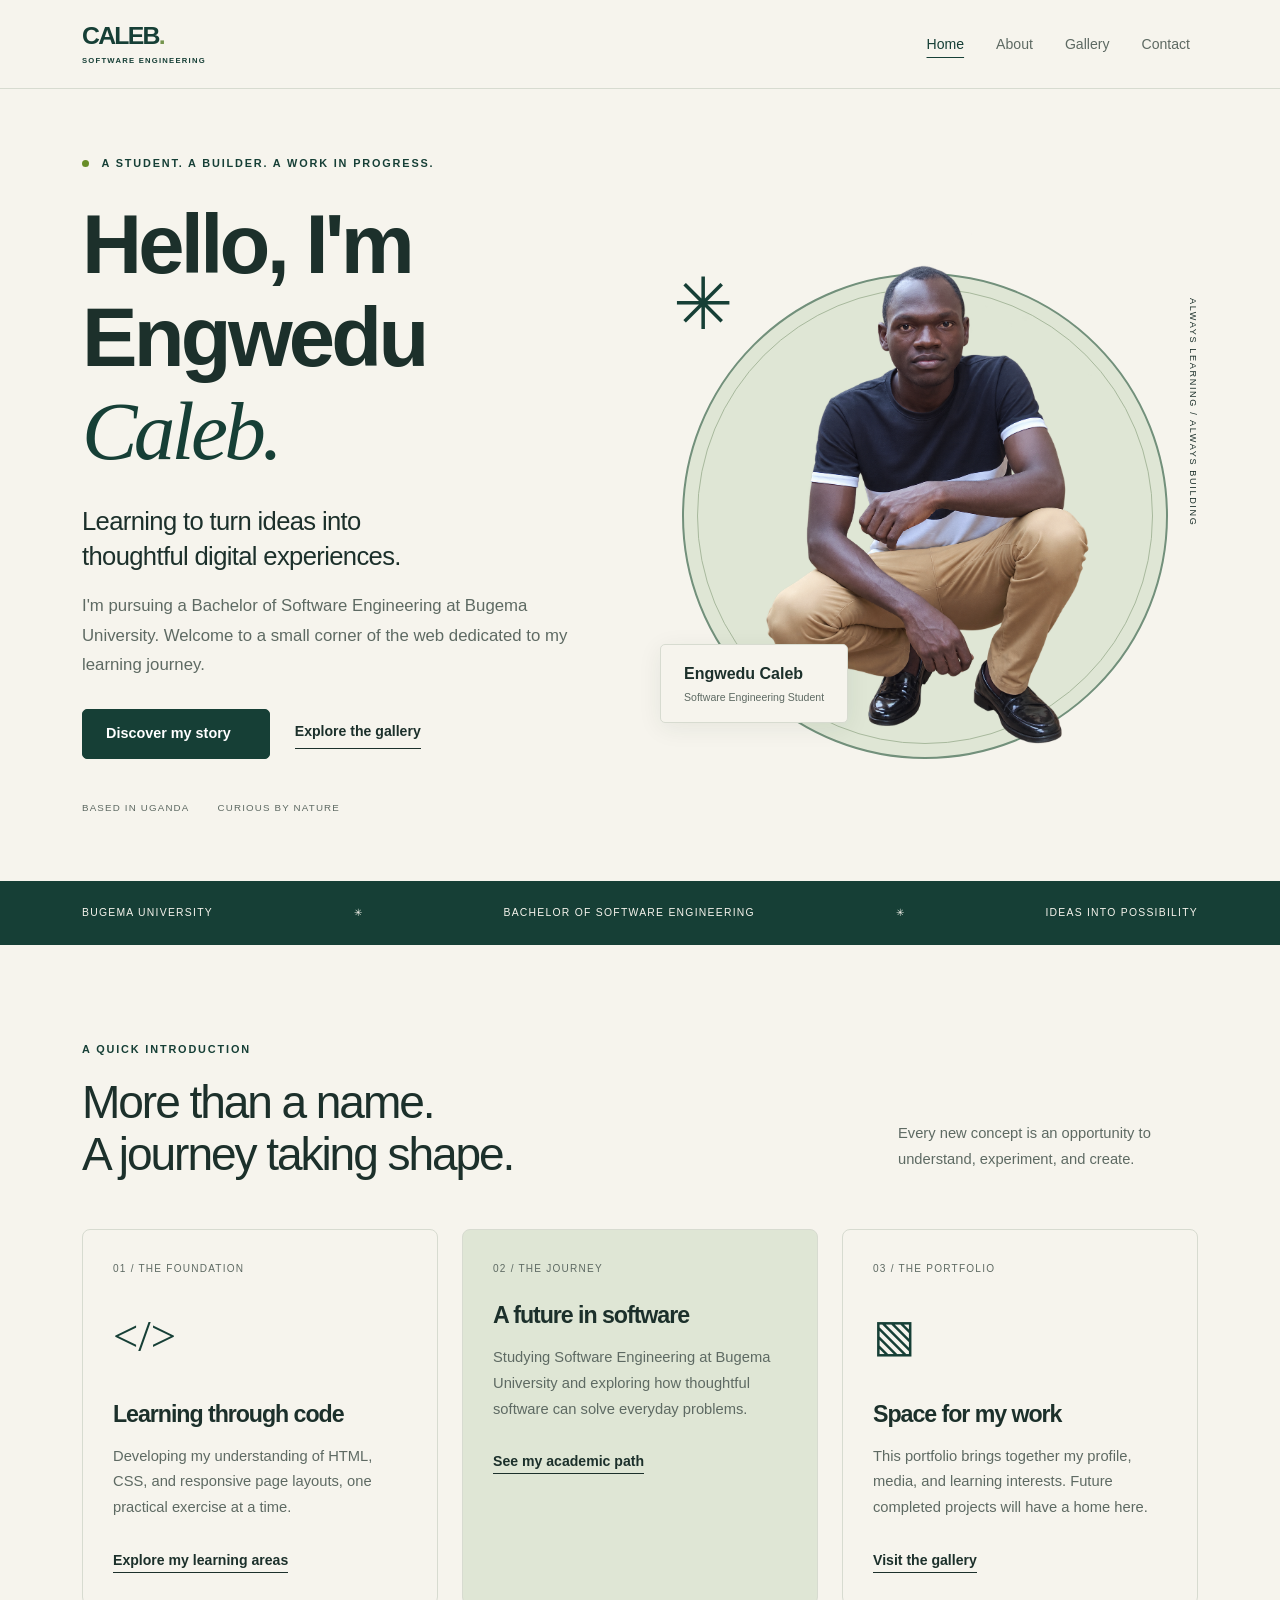
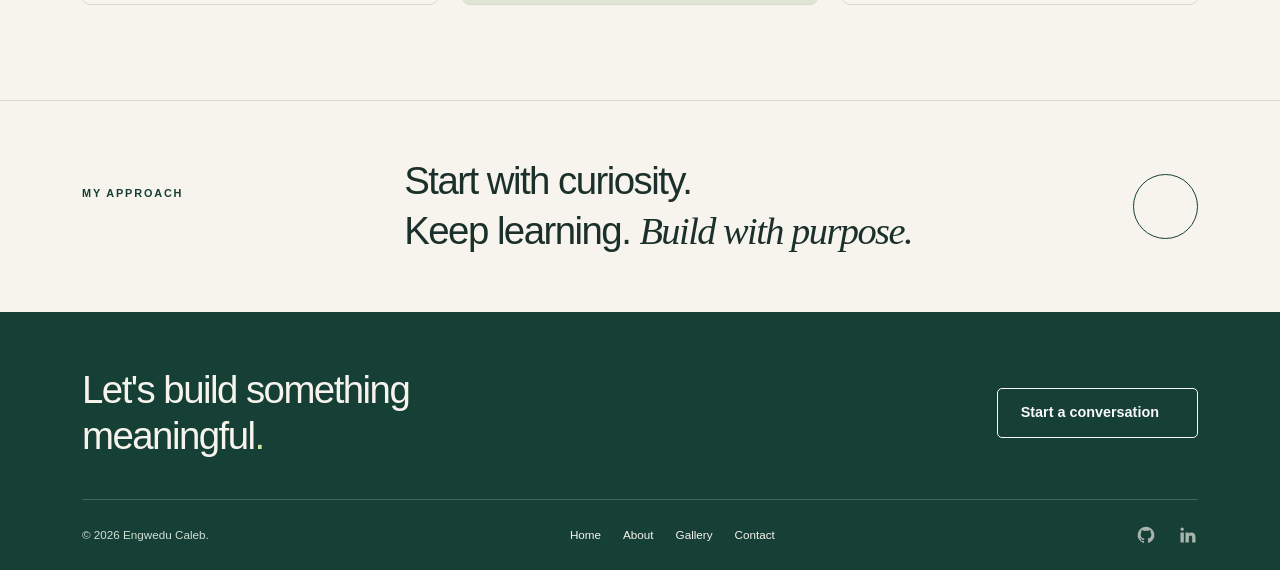
==== index.html @ b4d69822 "first commit this are the first fruits" ====
<!DOCTYPE html>
<html lang="en">
<head>
    <meta charset="UTF-8">
    <meta name="viewport" content="width=device-width, initial-scale=1.0">
    <meta name="description" content="Engwedu Caleb, Bachelor of Software Engineering student at Bugema University. Explore my learning journey, interests, and portfolio.">
    <meta name="theme-color" content="#163f36">
    <title>Home | Engwedu Caleb</title>
    <link rel="icon" href="assets/images/favicon.svg" type="image/svg+xml">
    <link rel="stylesheet" href="assets/vendor/bootstrap.min.css">
    <link rel="stylesheet" href="assets/css/style.css">
    <script src="assets/vendor/bootstrap.bundle.min.js" defer></script>
    <script src="assets/js/main.js" defer></script>
</head>
<body>
    <a class="skip-link" href="#main">Skip to main content</a>
    <header class="site-header sticky-top">
        <nav class="navbar navbar-expand-md" aria-label="Main navigation">
            <div class="container">
                <a class="navbar-brand" href="index.html">CALEB<span class="brand-dot">.</span><span class="brand-sub">SOFTWARE ENGINEERING</span></a>
                <button class="navbar-toggler" type="button" data-bs-toggle="collapse" data-bs-target="#navigation" aria-controls="navigation" aria-expanded="false" aria-label="Toggle navigation">
                    <span class="navbar-toggler-icon"></span>
                </button>
                <div class="collapse navbar-collapse" id="navigation">
                    <ul class="navbar-nav ms-auto align-items-md-center gap-md-3">
                    <li class="nav-item">
                        <a class="nav-link active" href="index.html" aria-current="page">Home</a>
                    </li>
                    <li class="nav-item">
                        <a class="nav-link " href="about.html">About</a>
                    </li>
                    <li class="nav-item">
                        <a class="nav-link " href="gallery.html">Gallery</a>
                    </li>
                    <li class="nav-item">
                        <a class="nav-link " href="contact.html">Contact</a>
                    </li>
                    </ul>
                </div>
            </div>
        </nav>
    </header>
    <main id="main">
        <section class="hero section-space">
            <div class="container">
                <div class="row align-items-center gy-5">
                    <div class="col-lg-6 hero-copy">
                        <p class="eyebrow"><span class="status-dot"></span> A STUDENT. A BUILDER. A WORK IN PROGRESS.</p>
                        <h1>Hello, I'm<br>Engwedu <span class="serif-word">Caleb.</span></h1>
                        <p class="hero-intro">Learning to turn ideas into<br class="d-none d-md-block"> thoughtful digital experiences.</p>
                        <p class="lead-copy">I'm pursuing a Bachelor of Software Engineering at Bugema University. Welcome to a small corner of the web dedicated to my learning journey.</p>
                        <div class="button-group">
                            <a class="btn btn-primary" href="about.html">Discover my story <span aria-hidden="true"></span></a>
                            <a class="text-link" href="gallery.html">Explore the gallery <span aria-hidden="true"></span></a>
                        </div>
                        <div class="hero-meta">
                            <span>BASED IN UGANDA</span>
                            <span>CURIOUS BY NATURE</span>
                        </div>
                    </div>
                    <div class="col-lg-6">
                        <!-- The circle is behind the transparent photo. The photo is not clipped at the top. -->
                        <div class="portrait-stage">
                            <div class="portrait-circle" aria-hidden="true"></div>
                            <span class="portrait-small-text" aria-hidden="true">ALWAYS LEARNING / ALWAYS BUILDING</span>
                            <img class="hero-portrait" src="assets/images/caleb.png" alt="Engwedu Caleb seated, wearing a navy shirt and beige trousers" width="990" height="1561" fetchpriority="high">
                            <span class="portrait-label">Engwedu Caleb <span>Software Engineering Student</span></span>
                            <span class="portrait-spark" aria-hidden="true">✳</span>
                        </div>
                    </div>
                </div>
            </div>
        </section>
        <div class="identity-strip">
            <div class="container strip-content">
                <span>BUGEMA UNIVERSITY</span>
                <span aria-hidden="true">✳</span>
                <span>BACHELOR OF SOFTWARE ENGINEERING</span>
                <span aria-hidden="true">✳</span>
                <span>IDEAS INTO POSSIBILITY</span>
            </div>
        </div>
        <section class="section-space">
            <div class="container">
                <div class="section-heading">
                    <div>
                        <p class="eyebrow">A QUICK INTRODUCTION</p>
                        <h2>More than a name.<br>A journey taking shape.</h2>
                    </div>
                    <p>Every new concept is an opportunity to understand, experiment, and create.</p>
                </div>
                <div class="row g-4">
                    <div class="col-md-4">
                        <article class="feature-card">
                            <span class="card-number">01 / THE FOUNDATION</span>
                            <span class="feature-symbol" aria-hidden="true">&lt;/&gt;</span>
                            <h3>Learning through code</h3>
                            <p>Developing my understanding of HTML, CSS, and responsive page layouts, one practical exercise at a time.</p>
                            <a class="text-link" href="about.html#skills">Explore my learning areas</a>
                        </article>
                    </div>
                    <div class="col-md-4">
                        <article class="feature-card accent-card">
                            <span class="card-number">02 / THE JOURNEY</span>
                            <span class="feature-symbol" aria-hidden="true"></span>
                            <h3>A future in software</h3>
                            <p>Studying Software Engineering at Bugema University and exploring how thoughtful software can solve everyday problems.</p>
                            <a class="text-link" href="about.html#education">See my academic path</a>
                        </article>
                    </div>
                    <div class="col-md-4">
                        <article class="feature-card">
                            <span class="card-number">03 / THE PORTFOLIO</span>
                            <span class="feature-symbol" aria-hidden="true">▧</span>
                            <h3>Space for my work</h3>
                            <p>This portfolio brings together my profile, media, and learning interests. Future completed projects will have a home here.</p>
                            <a class="text-link" href="gallery.html">Visit the gallery</a>
                        </article>
                    </div>
                </div>
            </div>
        </section>
        <section class="note-section">
            <div class="container note-layout">
                <span class="eyebrow">MY APPROACH</span>
                <p>Start with curiosity.<br>Keep learning. <em>Build with purpose.</em></p>
                <a class="round-link" href="about.html" aria-label="Read more about Caleb"></a>
            </div>
        </section>
    </main>
    <footer class="site-footer">
        <div class="container">
            <div class="footer-top">
                <a class="footer-brand" href="index.html">Let's build something meaningful<span>.</span></a>
                <a class="btn btn-outline-light" href="contact.html">Start a conversation <span aria-hidden="true"></span></a>
            </div>
            <div class="footer-bottom">
                <p>&copy; 2026 Engwedu Caleb.</p>
                <nav class="footer-links" aria-label="Footer navigation">
                <a href="index.html">Home</a>
                <a href="about.html">About</a>
                <a href="gallery.html">Gallery</a>
                <a href="contact.html">Contact</a>
                </nav>
                <div class="social-links" aria-label="Professional profiles awaiting setup">
                    <span class="social-pending" title="GitHub profile to be added"><svg viewBox="0 0 24 24" aria-hidden="true"><path d="M12 2a10 10 0 0 0-3.16 19.49c.5.09.68-.22.68-.48v-1.86c-2.78.6-3.37-1.18-3.37-1.18-.45-1.16-1.11-1.47-1.11-1.47-.91-.62.07-.61.07-.61 1 .07 1.53 1.03 1.53 1.03.89 1.53 2.34 1.09 2.91.83.09-.65.35-1.09.64-1.34-2.22-.25-4.56-1.11-4.56-4.95 0-1.09.39-1.98 1.03-2.68-.1-.25-.45-1.27.1-2.65 0 0 .84-.27 2.75 1.02A9.6 9.6 0 0 1 12 6.81c.85 0 1.71.11 2.51.34 1.91-1.29 2.75-1.02 2.75-1.02.55 1.38.2 2.4.1 2.65.64.7 1.03 1.59 1.03 2.68 0 3.85-2.34 4.7-4.57 4.95.36.31.68.92.68 1.85v2.75c0 .27.18.58.69.48A10 10 0 0 0 12 2Z"/></svg><span class="visually-hidden">GitHub profile to be added</span></span>
                    <span class="social-pending" title="LinkedIn profile to be added"><svg viewBox="0 0 24 24" aria-hidden="true"><path d="M5 3a2 2 0 1 0 0 4 2 2 0 0 0 0-4ZM3 9h4v12H3V9Zm6 0h4v1.64C13.7 9.5 14.8 9 16.2 9c3.2 0 4.8 2 4.8 5.5V21h-4v-6c0-1.7-.6-2.5-1.9-2.5-1.4 0-2.1 1-2.1 2.5v6H9V9Z"/></svg><span class="visually-hidden">LinkedIn profile to be added</span></span>
                </div>
            </div>
        </div>
    </footer>
</body>
</html>
---- assets/css/style.css ----
/* 1. Colours and base styles */
:root {
    --paper: #f6f4ed;
    --ink: #1c302b;
    --green: #163f36;
    --muted: #5e6a63;
    --line: #d7dbd0;
    --sage: #dfe6d5;
    --lime: #d7e5a4;
}

* {
    box-sizing: border-box;
}

html {
    scroll-behavior: smooth;
    scroll-padding-top: 110px;
}

body {
    margin: 0;
    background: var(--paper);
    color: var(--ink);
    font-family: Arial, Helvetica, sans-serif;
    font-size: 16px;
    line-height: 1.75;
}

img {
    max-width: 100%;
    height: auto;
}

a {
    color: inherit;
    text-underline-offset: 5px;
}

button, input, textarea {
    font: inherit;
}

h1, h2, h3, h4, p, figure {
    margin-top: 0;
}

h1, h2, h3, h4 {
    letter-spacing: -0.045em;
    line-height: 1.12;
}

h1 {
    font-size: clamp(3.2rem, 6.5vw, 6rem);
    font-weight: 600;
}

h2 {
    font-size: clamp(2rem, 3.6vw, 3.2rem);
    font-weight: 500;
}

h3 {
    font-size: 1.45rem;
    font-weight: 600;
}

p {
    color: var(--muted);
}

::selection {
    background: var(--lime);
    color: var(--green);
}

:focus-visible {
    outline: 3px solid #688d27;
    outline-offset: 5px;
}

.skip-link {
    position: fixed;
    top: -100px;
    left: 12px;
    z-index: 2000;
    padding: 10px 20px;
    background: var(--green);
    color: white;
}

.skip-link:focus {
    top: 10px;
}

.section-space {
    padding: 95px 0;
}

.section-bottom {
    padding-bottom: 95px;
}

.eyebrow {
    font-size: 0.68rem;
    font-weight: 700;
    letter-spacing: 0.17em;
    color: var(--green);
    margin-bottom: 25px;
}

.serif-word {
    font-family: Georgia, 'Times New Roman', serif;
    font-style: italic;
    font-weight: 400;
    color: var(--green);
}

.lead-copy {
    max-width: 510px;
    font-size: 1.05rem;
}

.small-note {
    font-size: 0.85rem;
}

/* 2. Navigation */
.site-header {
    background: rgba(246, 244, 237, 0.97);
    border-bottom: 1px solid var(--line);
}

.navbar {
    min-height: 88px;
}

.navbar-brand {
    font-size: 1.55rem;
    font-weight: 800;
    letter-spacing: -0.07em;
    line-height: 1;
    color: var(--green);
}

.brand-dot {
    color: #74944d;
}

.brand-sub {
    display: block;
    margin-top: 8px;
    font-size: 0.48rem;
    letter-spacing: 0.16em;
}

.nav-link {
    font-size: 0.88rem;
    color: var(--muted);
}

.nav-link.active {
    color: var(--green) !important;
    text-decoration: underline;
    text-underline-offset: 8px;
}

.nav-link:hover {
    color: var(--green);
}

/* 3. Buttons */
.btn {
    border-radius: 5px;
    padding: 13px 23px;
    font-size: 0.9rem;
    font-weight: 600;
}

.btn-primary {
    background: var(--green);
    border-color: var(--green);
    color: white;
}

.btn-primary:hover, .btn-primary:focus-visible {
    background: #285d4e;
    border-color: #285d4e;
}

.btn span {
    margin-left: 15px;
}

.button-group {
    display: flex;
    flex-wrap: wrap;
    align-items: center;
    gap: 25px;
    margin-top: 30px;
}

.text-link {
    font-size: 0.88rem;
    font-weight: 600;
    text-decoration: none;
    border-bottom: 1px solid currentColor;
    padding-bottom: 4px;
}

.text-link:hover {
    color: #507641;
}

/* 4. Home hero and layered portrait */
.hero {
    padding-top: 65px;
    padding-bottom: 65px;
}

.hero-copy h1 {
    margin-bottom: 25px;
}

.hero-intro {
    color: var(--ink);
    font-size: clamp(1.2rem, 2.1vw, 1.6rem);
    line-height: 1.4;
    letter-spacing: -0.025em;
}

.status-dot {
    display: inline-block;
    width: 7px;
    height: 7px;
    margin-right: 8px;
    background: #688d27;
    border-radius: 50%;
}

.hero-meta {
    display: flex;
    gap: 28px;
    margin-top: 40px;
    font-size: 0.61rem;
    letter-spacing: 0.12em;
    color: var(--muted);
}

.portrait-stage {
    position: relative;
    height: 565px;
    max-width: 540px;
    margin: 0 auto;
    isolation: isolate;
}

.portrait-circle {
    position: absolute;
    width: 90%;
    aspect-ratio: 1;
    left: 5%;
    top: 70px;
    background: var(--sage);
    border: 2px solid #72907b;
    border-radius: 50%;
    z-index: -1;
}

.portrait-circle::after {
    content: '';
    position: absolute;
    inset: 13px;
    border: 1px solid #a8b99d;
    border-radius: 50%;
}

.hero-portrait {
    position: absolute;
    height: 550px;
    width: auto;
    max-width: 94%;
    object-fit: contain;
    left: 50%;
    bottom: 0;
    transform: translateX(-50%);
    z-index: 1;
}

.portrait-small-text {
    position: absolute;
    right: -5px;
    top: 95px;
    writing-mode: vertical-rl;
    font-size: 0.57rem;
    letter-spacing: 0.18em;
}

.portrait-label {
    position: absolute;
    left: 5px;
    bottom: 45px;
    z-index: 2;
    padding: 15px 23px;
    background: var(--paper);
    box-shadow: 0 5px 24px #21372b13;
    border: 1px solid var(--line);
    border-radius: 5px;
    font-size: 1rem;
    font-weight: 600;
}

.portrait-label span {
    display: block;
    font-size: 0.66rem;
    color: var(--muted);
    font-weight: 400;
}

.portrait-spark {
    position: absolute;
    left: 18px;
    top: 65px;
    font-size: 4.5rem;
    line-height: 1;
    color: var(--green);
}

.identity-strip {
    background: var(--green);
    color: var(--paper);
    padding: 23px 0;
}

.strip-content {
    display: flex;
    flex-wrap: wrap;
    justify-content: space-between;
    align-items: center;
    gap: 18px;
    font-size: 0.65rem;
    letter-spacing: 0.12em;
}

/* 5. Cards and general sections */
.section-heading {
    display: flex;
    align-items: flex-end;
    justify-content: space-between;
    gap: 35px;
    margin-bottom: 40px;
}

.section-heading > p {
    max-width: 300px;
    font-size: 0.92rem;
}

.section-heading .eyebrow {
    margin-bottom: 18px;
}

.feature-card {
    height: 100%;
    padding: 30px;
    border: 1px solid var(--line);
    border-radius: 8px;
    transition: transform 180ms ease;
}

.feature-card:hover {
    transform: translateY(-5px);
}

.feature-card p {
    font-size: 0.92rem;
    margin: 17px 0 25px;
}

.accent-card {
    background: var(--sage);
}

.card-number {
    display: block;
    font-size: 0.63rem;
    letter-spacing: 0.12em;
    color: var(--muted);
    margin-bottom: 20px;
}

.feature-symbol {
    display: block;
    font-family: Georgia, serif;
    font-size: 2.8rem;
    color: var(--green);
    margin-bottom: 25px;
}

.note-section {
    border-top: 1px solid var(--line);
    padding: 55px 0;
}

.note-layout {
    display: flex;
    align-items: center;
    justify-content: space-between;
    gap: 30px;
}

.note-layout p {
    color: var(--ink);
    font-size: clamp(1.6rem, 3vw, 2.4rem);
    line-height: 1.3;
    letter-spacing: -0.04em;
    margin: 0;
}

.note-layout em {
    font-family: Georgia, serif;
}

.round-link {
    width: 65px;
    height: 65px;
    display: grid;
    place-items: center;
    border: 1px solid var(--green);
    border-radius: 50%;
    text-decoration: none;
    font-size: 1.8rem;
    flex-shrink: 0;
}

.page-heading {
    padding-top: 75px;
    padding-bottom: 65px;
}

.page-heading h1 {
    font-size: clamp(2.8rem, 5.9vw, 5.4rem);
    margin-bottom: 25px;
}

.page-heading .lead-copy {
    max-width: 590px;
}

.muted-section {
    background: #eceee5;
}

/* 6. About page */
.about-photo {
    position: relative;
    background: var(--sage);
    border-radius: 180px 180px 8px 8px;
    height: 480px;
    overflow: hidden;
    text-align: center;
}

.about-photo img {
    height: 440px;
    width: auto;
    margin-top: 15px;
    object-fit: contain;
}

.about-photo > span {
    position: absolute;
    bottom: 0;
    left: 0;
    right: 0;
    background: var(--green);
    padding: 12px;
    color: white;
    font-size: 0.65rem;
    letter-spacing: 0.15em;
}

.biography p {
    max-width: 610px;
}

.biography h2 {
    margin-bottom: 25px;
}

.education-card {
    display: flex;
    gap: 30px;
    padding: 40px;
    border: 1px solid #bec8b7;
    border-radius: 8px;
    background: var(--paper);
}

.education-marker {
    display: grid;
    place-items: center;
    height: 70px;
    width: 70px;
    flex-shrink: 0;
    background: var(--green);
    color: var(--paper);
    border-radius: 50%;
    font-family: Georgia, serif;
    font-size: 1.6rem;
}

.study-badge {
    background: var(--sage);
    color: var(--green);
    font-size: 0.6rem;
    letter-spacing: 0.1em;
    margin-bottom: 15px;
    padding: 8px 12px;
}

.institution {
    color: var(--green);
    margin-top: 10px;
}

.small-heading {
    font-size: 1rem;
    margin-top: 28px;
    margin-bottom: 15px;
}

.skill-tags {
    display: flex;
    flex-wrap: wrap;
    gap: 9px;
}

.skill-tags span {
    padding: 8px 15px;
    font-size: 0.79rem;
    border: 1px solid #bdcbb8;
    border-radius: 30px;
}

.skill-panel {
    padding: 32px;
    border: 1px solid var(--line);
    border-radius: 8px;
    height: 100%;
}

.clean-list {
    list-style: none;
    margin: 30px 0 0;
    padding: 0;
}

.clean-list li {
    padding: 17px 0;
    border-bottom: 1px solid var(--line);
}

.clean-list li:last-child {
    border: 0;
    padding-bottom: 0;
}

.clean-list strong {
    display: block;
    font-size: 0.94rem;
}

.clean-list span {
    font-size: 0.83rem;
    color: var(--muted);
}

.interests-panel {
    padding: 45px;
    background: var(--sage);
    border-radius: 8px;
}

/* 7. Gallery and video */
.video-frame {
    margin-bottom: 0;
}

.video-frame video {
    display: block;
    width: 100%;
    aspect-ratio: 16 / 9;
    background: var(--green);
    border-radius: 8px;
}

.video-frame figcaption {
    font-size: 0.83rem;
    padding-top: 15px;
    color: var(--muted);
}

.video-note {
    padding: 20px 35px;
}

.video-note h3 {
    font-size: 2rem;
    margin-bottom: 20px;
}

.media-notice {
    padding: 14px 18px;
    background: #eee8d7;
    color: #554c32;
    border-radius: 4px;
    font-size: 0.83rem;
    margin-top: 18px;
}

.gallery-card {
    height: 100%;
    background: var(--paper);
    border: 1px solid var(--line);
    border-radius: 8px;
    overflow: hidden;
}

.photo-button {
    display: block;
    position: relative;
    width: 100%;
    height: 350px;
    padding: 0;
    border: 0;
    background: #dfe6d5;
}

.photo-button img {
    height: 330px;
    width: 100%;
    object-fit: contain;
    transition: transform 200ms ease;
}

.photo-button:hover img {
    transform: scale(1.03);
}

.enlarge-label {
    position: absolute;
    bottom: 15px;
    right: 15px;
    background: var(--paper);
    padding: 5px 10px;
    font-size: 0.58rem;
    letter-spacing: 0.08em;
}

.gallery-card figcaption {
    padding: 25px;
}

.gallery-card h3 {
    font-size: 1.2rem;
}

.gallery-card p {
    font-size: 0.85rem;
    margin-bottom: 0;
}

.gallery-placeholder {
    display: flex;
    flex-direction: column;
    justify-content: center;
    align-items: center;
    height: 350px;
    background: #e2e4da;
    padding: 20px;
    text-align: center;
}

.gallery-placeholder > span {
    font-family: Georgia, serif;
    font-style: italic;
    font-size: 6rem;
    color: #8c9c85;
    line-height: 1.4;
}

.gallery-placeholder.alternate {
    background: #e9e2d4;
}

.portrait-modal-body {
    background: var(--sage);
    text-align: center;
}

.portrait-modal-body img {
    max-height: 72vh;
    width: auto;
}

/* 8. Contact */
.contact-details {
    margin-top: 35px;
}

.contact-details dt {
    font-size: 0.63rem;
    letter-spacing: 0.12em;
    margin-top: 25px;
    color: var(--muted);
}

.contact-details dd {
    font-size: 0.95rem;
    margin-top: 5px;
}

.contact-form {
    background: #eceee5;
    padding: 35px;
    border-radius: 8px;
    border: 1px solid var(--line);
}

.contact-form h3 {
    margin-bottom: 15px;
}

.form-label {
    font-size: 0.8rem;
    font-weight: 600;
}

.form-control {
    background: var(--paper);
    border: 1px solid #c9d0c2;
    border-radius: 4px;
    padding: 12px;
}

.form-control:focus {
    background: var(--paper);
    border-color: var(--green);
    box-shadow: 0 0 0 3px #163f361c;
}

.form-status {
    font-size: 0.86rem;
    margin-bottom: 0;
}

.message-preview {
    margin-top: 20px;
}

.map-heading {
    display: flex;
    justify-content: space-between;
    align-items: center;
    gap: 25px;
    margin-bottom: 30px;
}

.map-heading h2 {
    font-size: 2rem;
}

.campus-map {
    display: block;
    width: 100%;
    height: 350px;
    border: 0;
    border-radius: 8px;
    background: var(--sage);
}

/* 9. Footer */
.site-footer {
    background: var(--green);
    color: var(--paper);
    padding: 55px 0 25px;
}

.footer-top {
    display: flex;
    align-items: center;
    justify-content: space-between;
    gap: 30px;
    padding-bottom: 40px;
    border-bottom: 1px solid #ffffff30;
}

.footer-brand {
    max-width: 430px;
    font-size: clamp(1.7rem, 3vw, 2.6rem);
    line-height: 1.2;
    letter-spacing: -0.04em;
    text-decoration: none;
}

.footer-brand span {
    color: var(--lime);
}

.footer-bottom {
    display: flex;
    flex-wrap: wrap;
    align-items: center;
    justify-content: space-between;
    gap: 25px;
    padding-top: 25px;
    font-size: 0.73rem;
}

.footer-bottom p {
    color: #d1dfd4;
    margin: 0;
}

.footer-links, .social-links {
    display: flex;
    gap: 22px;
}

.footer-links a {
    text-decoration: none;
}

.footer-links a:hover {
    text-decoration: underline;
}

.social-pending {
    display: inline-flex;
    opacity: 0.65;
}

.social-links svg {
    width: 20px;
    height: 20px;
    fill: currentColor;
}

/* 10. Responsive adjustments */
@media (min-width: 1400px) {
    .container {
        max-width: 1180px;
    }
}

@media (max-width: 991px) {
    .hero-copy {
        text-align: center;
    }

    .hero-copy .lead-copy {
        margin-left: auto;
        margin-right: auto;
    }

    .button-group, .hero-meta {
        justify-content: center;
    }

    .portrait-stage {
        max-width: 490px;
    }

    .section-space {
        padding: 65px 0;
    }

    .section-heading {
        align-items: flex-start;
        flex-direction: column;
        gap: 15px;
    }

    .section-heading > p {
        max-width: 500px;
    }
}

@media (max-width: 575px) {
    .container {
        padding-left: 22px;
        padding-right: 22px;
    }

    .navbar {
        min-height: 76px;
    }

    .navbar-collapse {
        padding: 20px 0;
    }

    .hero {
        padding-top: 45px;
        padding-bottom: 25px;
    }

    .hero .eyebrow {
        font-size: 0.56rem;
        letter-spacing: 0.1em;
    }

    .hero-meta {
        gap: 18px;
        font-size: 0.54rem;
    }

    .portrait-stage {
        height: 445px;
        max-width: 360px;
    }

    .hero-portrait {
        height: 430px;
    }

    .portrait-circle {
        top: 65px;
        width: 94%;
        left: 3%;
    }

    .portrait-small-text {
        right: -8px;
        font-size: 0.48rem;
    }

    .portrait-label {
        left: 0;
        bottom: 25px;
        padding: 10px 15px;
        font-size: 0.86rem;
    }

    .portrait-spark {
        font-size: 3.2rem;
        left: 0;
    }

    .strip-content {
        justify-content: center;
        font-size: 0.57rem;
        text-align: center;
    }

    .strip-content span:nth-child(n+4) {
        display: none;
    }

    .note-layout {
        flex-wrap: wrap;
    }

    .note-layout .eyebrow {
        flex-basis: 100%;
        margin: 0;
    }

    .note-layout p {
        font-size: 1.6rem;
        max-width: 240px;
    }

    .round-link {
        width: 45px;
        height: 45px;
    }

    .page-heading {
        padding-top: 50px;
        padding-bottom: 40px;
    }

    .section-bottom {
        padding-bottom: 60px;
    }

    .education-card {
        flex-direction: column;
        padding: 25px;
    }

    .interests-panel, .contact-form, .skill-panel {
        padding: 25px;
    }

    .footer-top, .map-heading {
        flex-direction: column;
        align-items: flex-start;
    }

    .footer-bottom {
        flex-direction: column;
        align-items: flex-start;
        gap: 20px;
    }
}

@media (prefers-reduced-motion: reduce) {
    html {
        scroll-behavior: auto;
    }

    *, *::before, *::after {
        transition: none !important;
    }
}
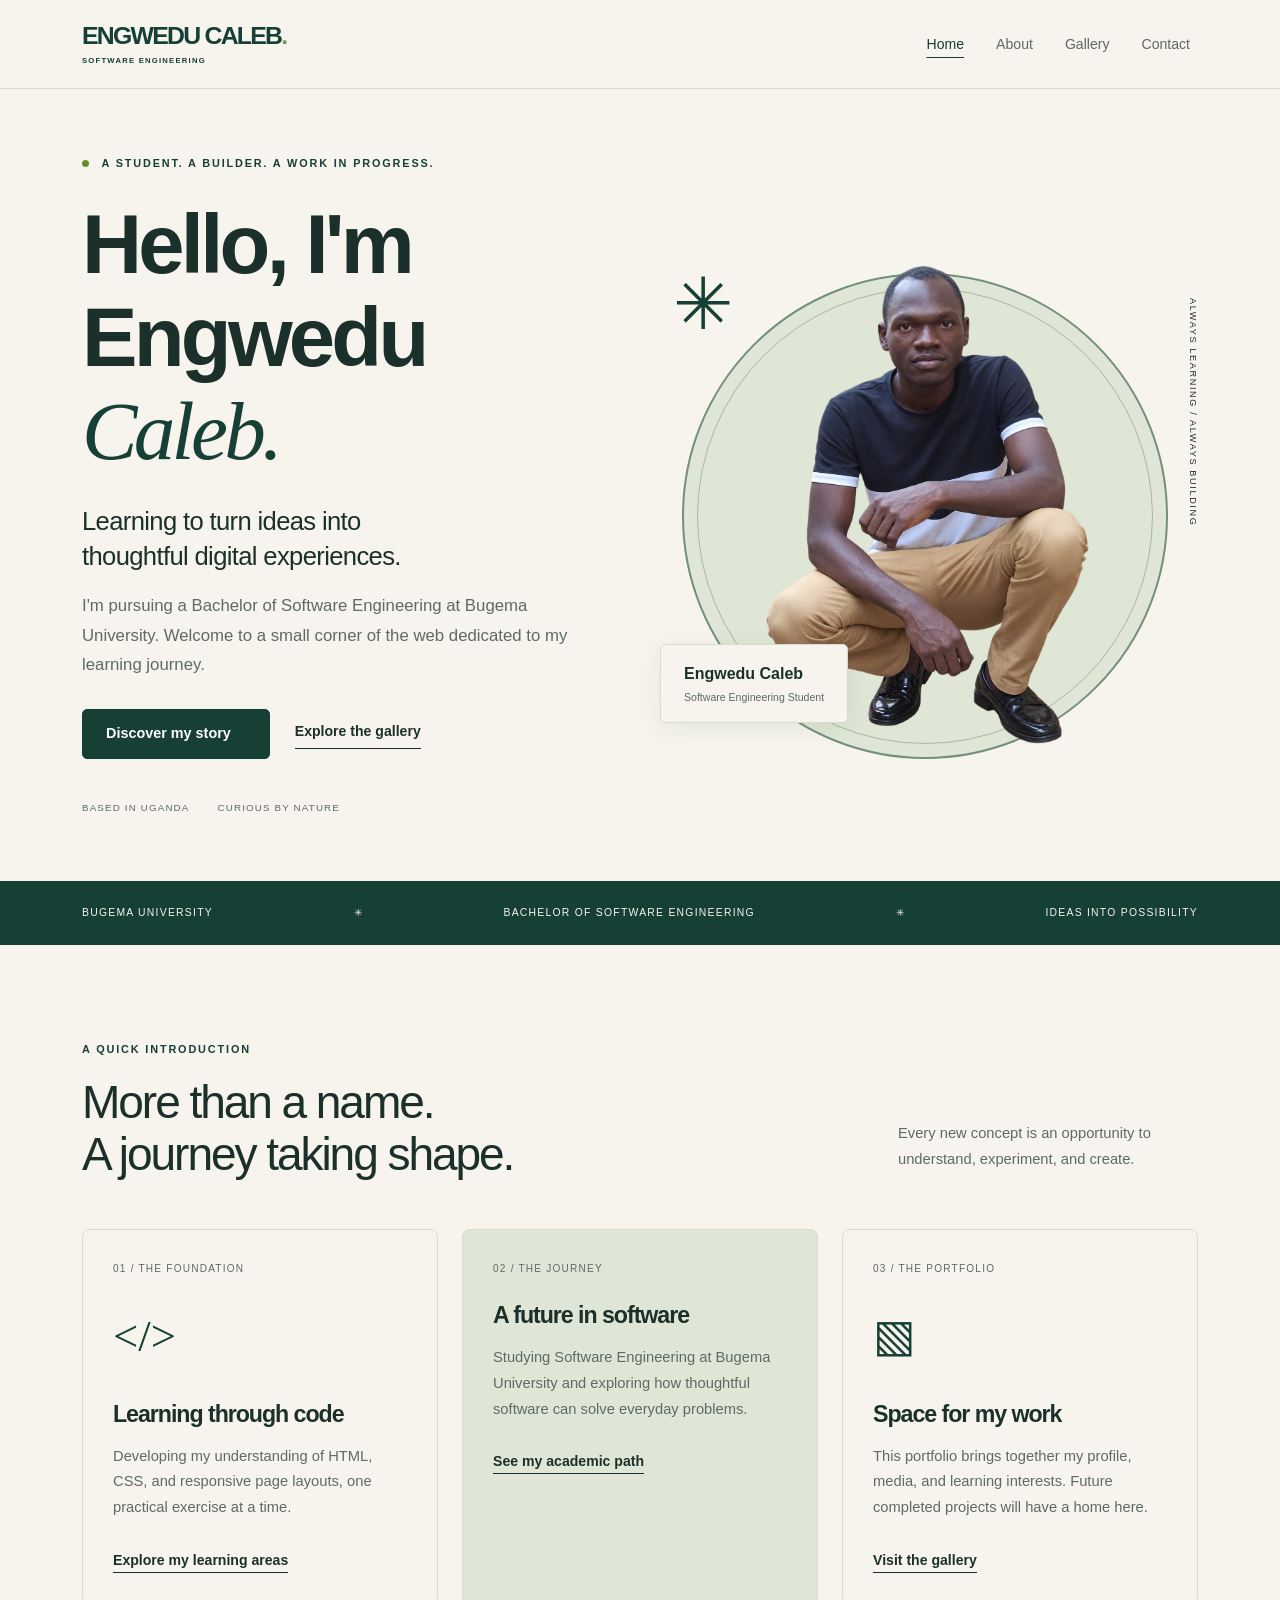
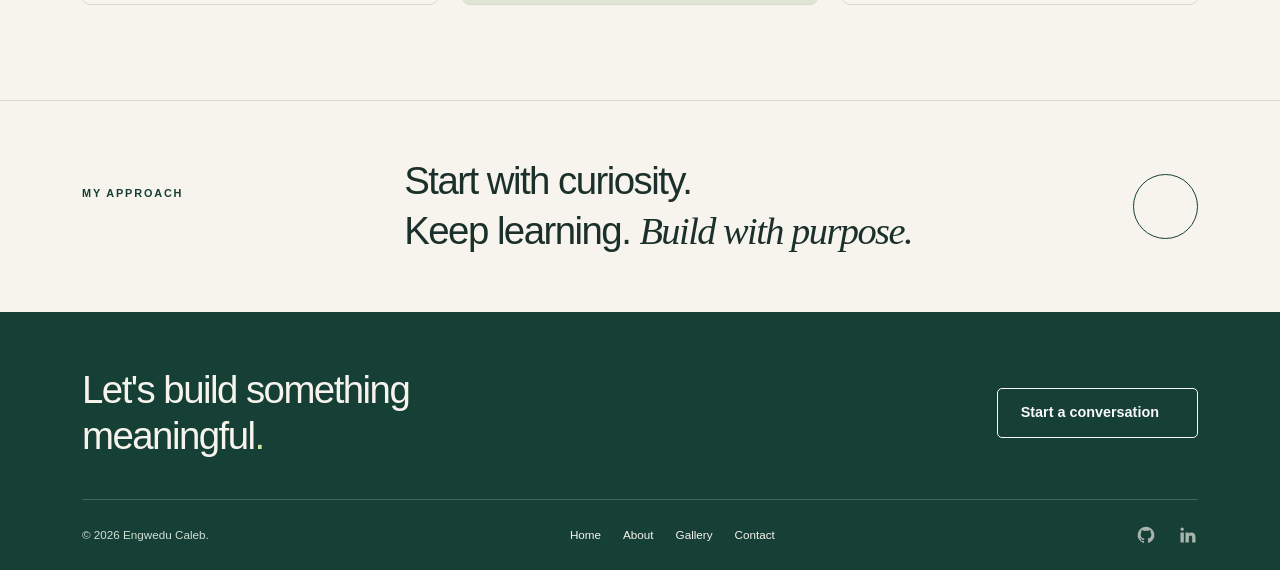
==== commit cfa13cb1: "second commit this is the changes  i made as i was reviewing and editing." ====
--- a/index.html
+++ b/index.html
@@ -17,7 +17,7 @@
     <header class="site-header sticky-top">
         <nav class="navbar navbar-expand-md" aria-label="Main navigation">
             <div class="container">
-                <a class="navbar-brand" href="index.html">CALEB<span class="brand-dot">.</span><span class="brand-sub">SOFTWARE ENGINEERING</span></a>
+                <a class="navbar-brand" href="index.html">ENGWEDU CALEB<span class="brand-dot">.</span><span class="brand-sub">SOFTWARE ENGINEERING</span></a>
                 <button class="navbar-toggler" type="button" data-bs-toggle="collapse" data-bs-target="#navigation" aria-controls="navigation" aria-expanded="false" aria-label="Toggle navigation">
                     <span class="navbar-toggler-icon"></span>
                 </button>
--- a/assets/css/style.css
+++ b/assets/css/style.css
@@ -1016,3 +1016,19 @@
         transition: none !important;
     }
 }
+
+.gallery-placeholder img{
+    width: 130%;
+    height: 100%;
+    object-fit: cover;
+}
+
+.gallery-placeholder img:hover{
+    transform: scale(1.05);
+}
+
+.gallery-placeholder.alternate img{
+    width: 200px;
+    height: 100%;
+    object-fit: cover;
+}
